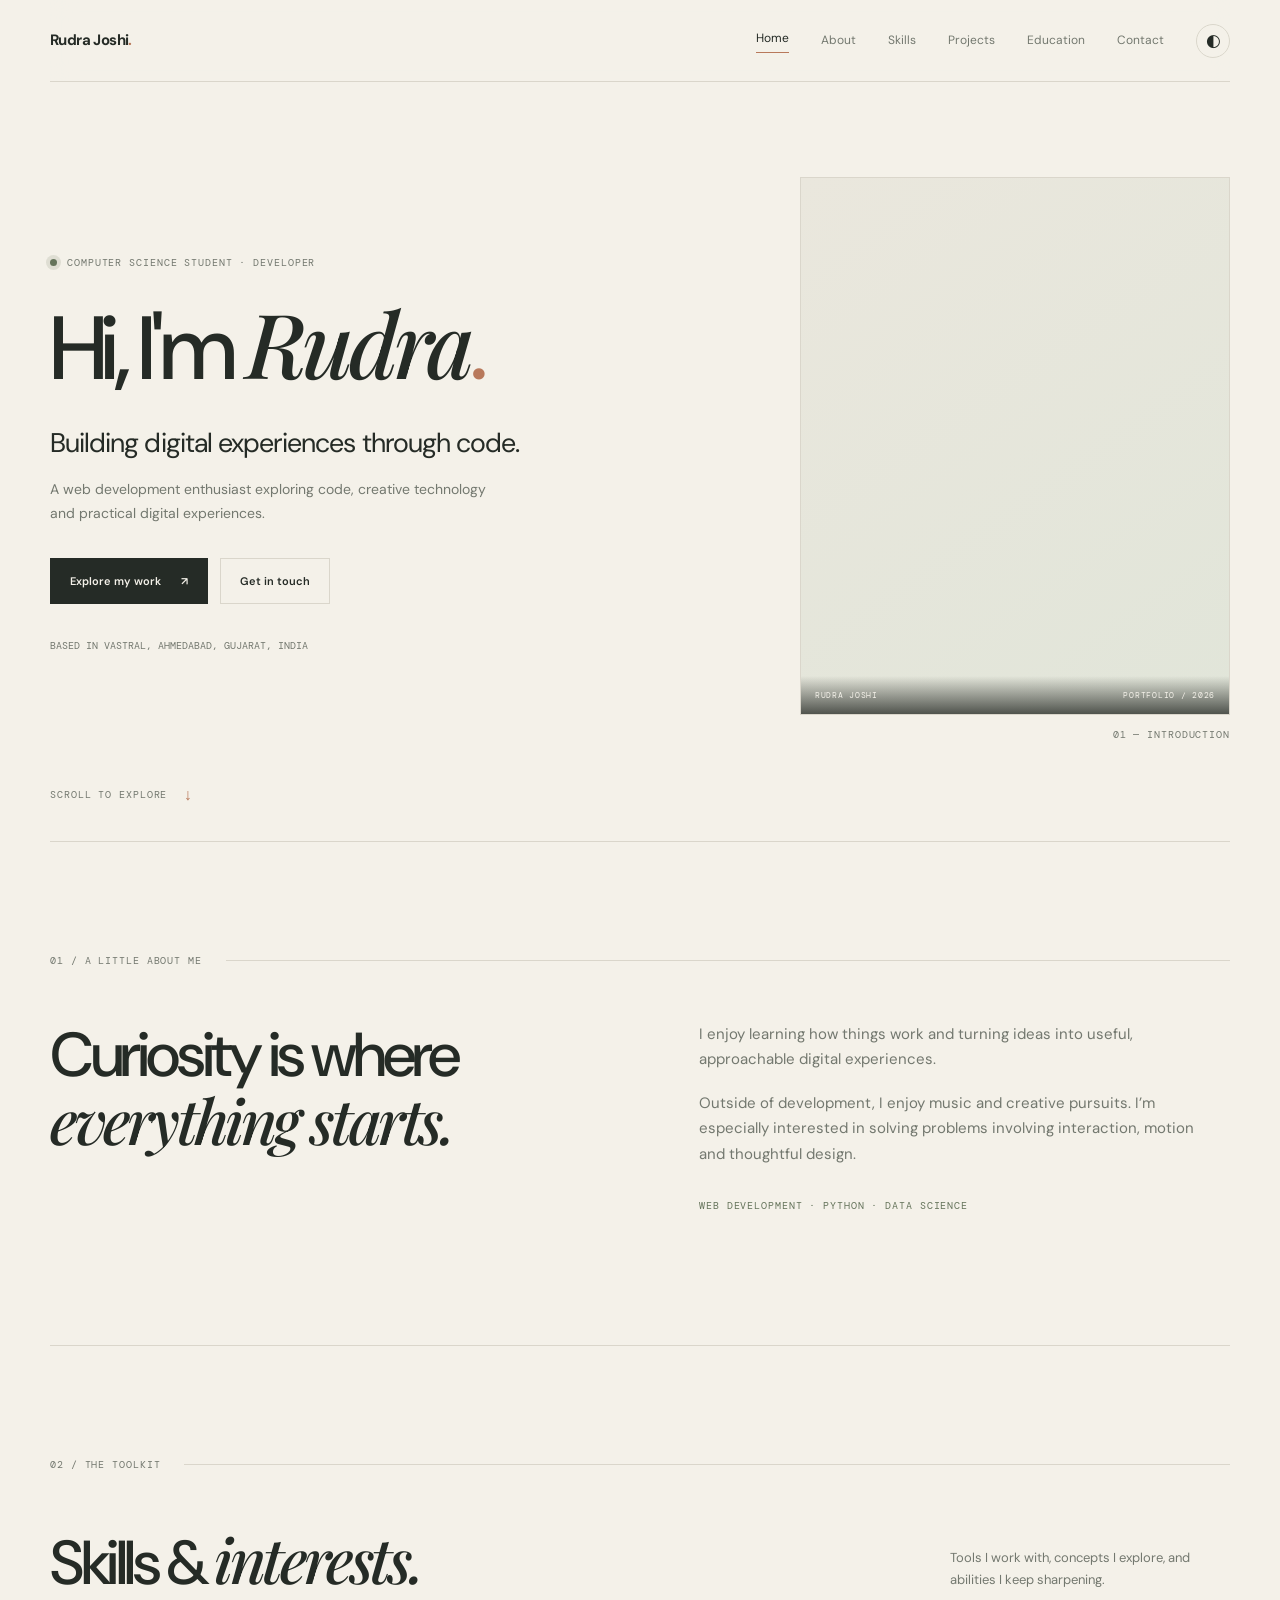
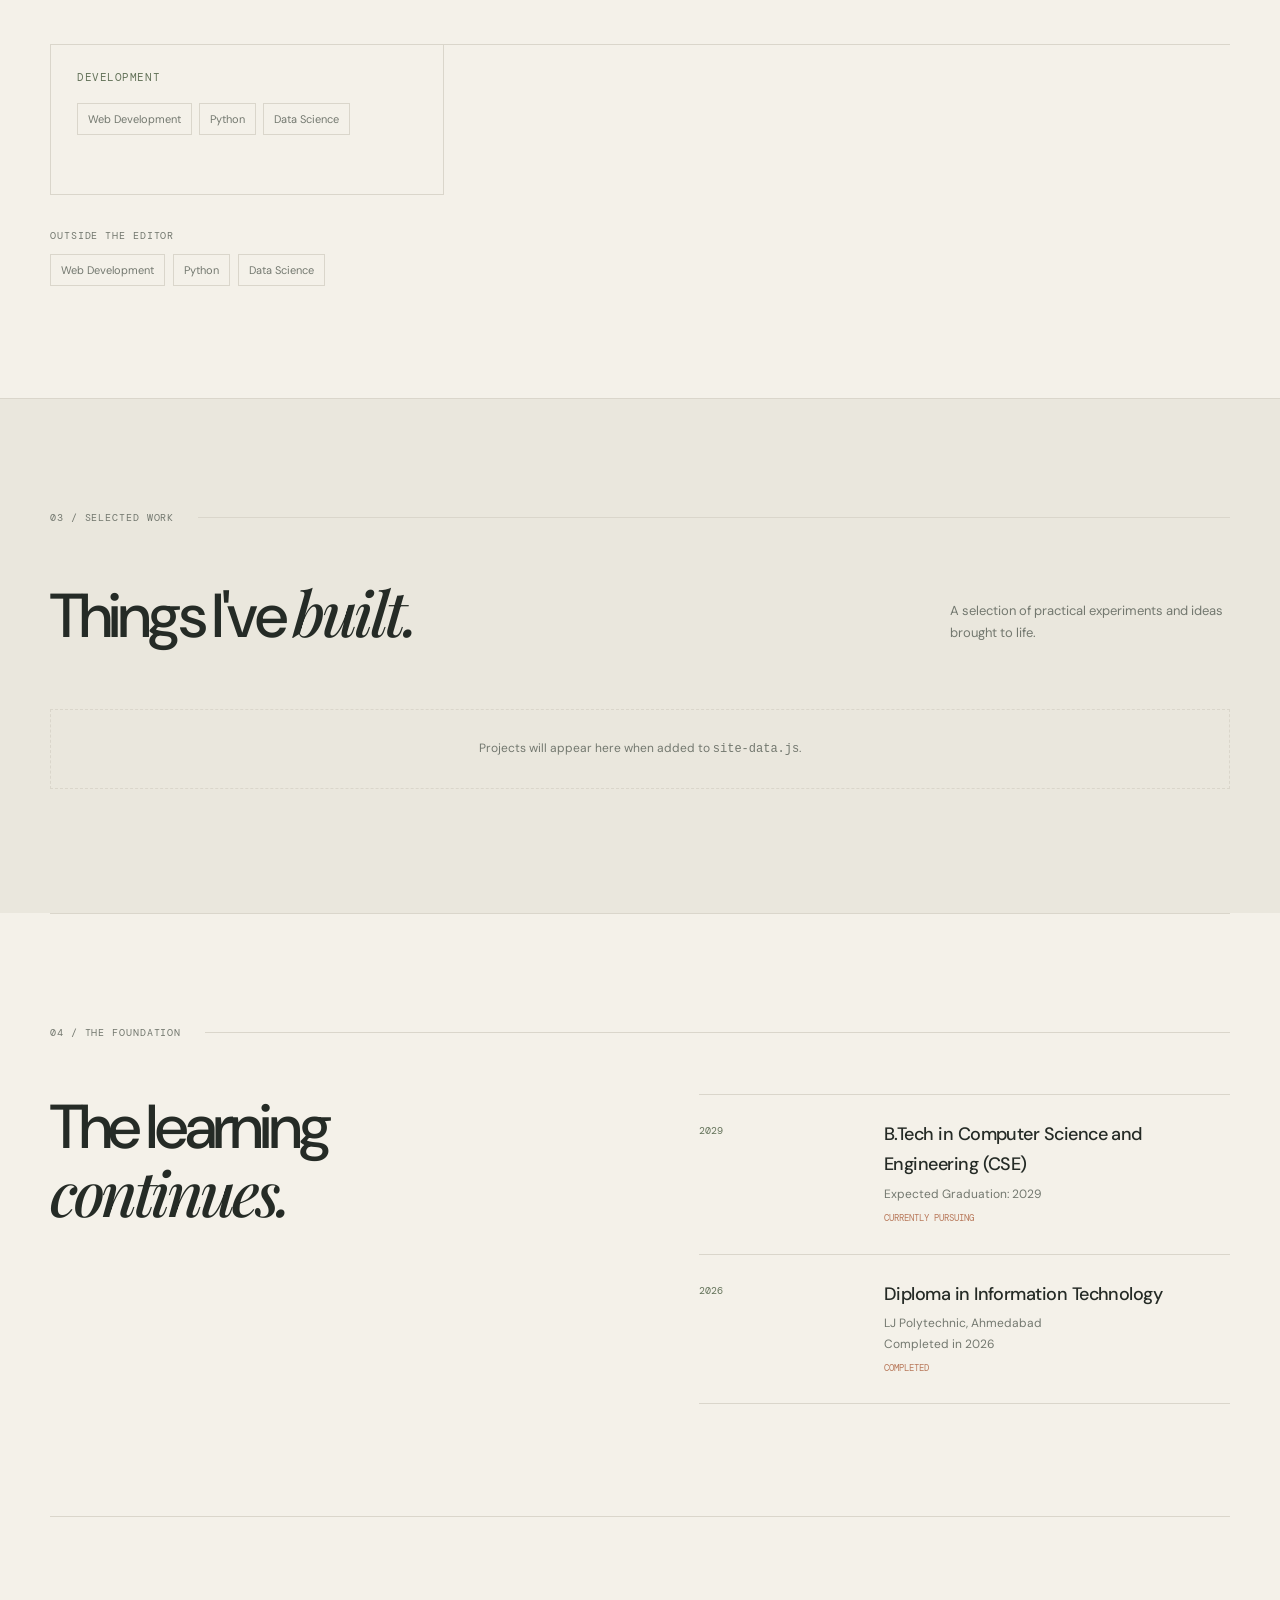
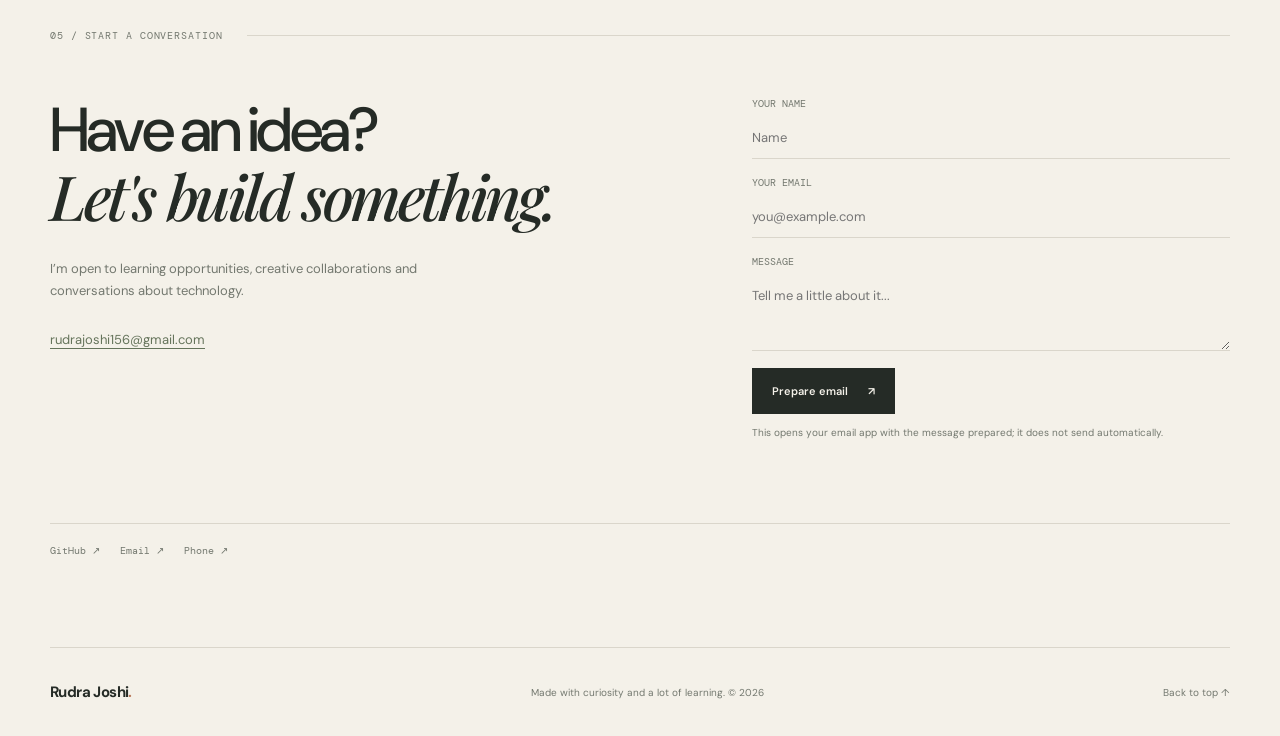
==== index.html @ a4d35173 "Add portfolio website files" ====
<!doctype html>
<html lang="en">
<head>
  <meta charset="utf-8">
  <meta name="viewport" content="width=device-width, initial-scale=1">
  <meta name="theme-color" content="#f4f1e9">
  <meta name="description" content="Personal portfolio — developer, student and creative technologist.">
  <meta property="og:title" content="Personal Portfolio">
  <meta property="og:description" content="A little introduction, selected work and things I'm curious about.">
  <title>Portfolio — Personal Website</title>
  <link rel="preconnect" href="https://fonts.googleapis.com">
  <link rel="preconnect" href="https://fonts.gstatic.com" crossorigin>
  <link href="https://fonts.googleapis.com/css2?family=DM+Mono:wght@400;500&family=DM+Sans:wght@400;500;600;700&family=Playfair+Display:ital,wght@0,500;0,600;1,500;1,600&display=swap" rel="stylesheet">
  <link rel="stylesheet" href="style.css">
  <script src="site-data.js" defer></script>
  <script src="script.js" defer></script>
</head>
<body>
  <div class="scroll-progress" aria-hidden="true"></div>
  <header class="site-header">
    <a class="wordmark" href="#home" aria-label="Back to home"><span data-name>Rudra Joshi</span><i>.</i></a>
    <button class="menu-toggle" aria-label="Open navigation" aria-expanded="false"><span></span><span></span></button>
    <nav class="main-nav" aria-label="Main navigation">
      <a href="#home" class="nav-link active">Home</a>
      <a href="#about" class="nav-link">About</a>
      <a href="#skills" class="nav-link">Skills</a>
      <a href="#projects" class="nav-link">Projects</a>
      <a href="#education" class="nav-link">Education</a>
      <a href="#contact" class="nav-link">Contact</a>
      <button class="theme-toggle" aria-label="Switch to dark theme" title="Toggle theme">◐</button>
    </nav>
  </header>

  <main>
    <section class="hero section-wrap" id="home">
      <div class="hero-copy">
        <p class="eyebrow"><span class="status-dot"></span><span id="hero-kicker">COMPUTER SCIENCE STUDENT · DEVELOPER</span></p>
        <h1>Hi, I'm <em data-firstname>Rudra</em><span class="period">.</span></h1>
        <p class="hero-statement" id="hero-title">Building digital experiences through code.</p>
        <p class="hero-description" id="hero-intro"></p>
        <div class="hero-actions">
          <a class="button button-dark" href="#projects">Explore my work <span>↗</span></a>
          <a class="button button-outline" href="#contact">Get in touch</a>
          <a class="resume-link" id="resume-link" href="#" target="_blank" rel="noopener" hidden>Download résumé ↓</a>
        </div>
        <p class="hero-location" id="hero-location"></p>
      </div>
      <div class="hero-visual">
        <div class="portrait-frame">
          <img id="profile-image" src="assets/profile.jpg" alt="Profile portrait" onerror="this.style.display='none';this.parentElement.classList.add('no-photo')">
          <div class="portrait-fallback" aria-hidden="true"><span><br></span></div>
          <div class="portrait-caption"><span id="portrait-name">Rudra Joshi</span><span>PORTFOLIO / 2026</span></div>
        </div>
        <span class="hero-index">01 — INTRODUCTION</span>
      </div>
      <a class="scroll-cue" href="#about"><span>SCROLL TO EXPLORE</span><b>↓</b></a>
    </section>

    <section class="section section-wrap about-section" id="about">
      <div class="section-meta"><span>01 / A LITTLE ABOUT ME</span><span class="meta-line"></span></div>
      <div class="section-grid">
        <h2>Curiosity is where<br><em>everything starts.</em></h2>
        <div class="section-body">
          <div id="about-copy"></div>
          <p class="small-note" id="career-goal"></p>
        </div>
      </div>
    </section>

    <section class="section section-wrap" id="skills">
      <div class="section-meta"><span>02 / THE TOOLKIT</span><span class="meta-line"></span></div>
      <div class="section-heading-row">
        <h2>Skills & <em>interests.</em></h2>
        <p class="section-intro">Tools I work with, concepts I explore, and abilities I keep sharpening.</p>
      </div>
      <div id="skills-grid" class="skills-grid"></div>
      <div id="interests-wrap" class="interests-wrap" hidden>
        <p class="micro-label">OUTSIDE THE EDITOR</p><div id="interests-list" class="tag-list"></div>
      </div>
      <div id="languages-wrap" class="languages-wrap" hidden>
        <p class="micro-label">LANGUAGES</p><div id="languages-list" class="tag-list"></div>
      </div>
    </section>

    <section class="section section-wrap projects-section" id="projects">
      <div class="section-meta"><span>03 / SELECTED WORK</span><span class="meta-line"></span></div>
      <div class="section-heading-row">
        <h2>Things I've <em>built.</em></h2>
        <p class="section-intro">A selection of practical experiments and ideas brought to life.</p>
      </div>
      <div id="projects-grid" class="projects-grid"></div>
      <p class="empty-note" id="projects-empty">Projects will appear here when added to <code>site-data.js</code>.</p>
    </section>

    <section class="section section-wrap cert-section" id="certifications" hidden>
      <div class="section-meta"><span>04 / CONTINUOUS LEARNING</span><span class="meta-line"></span></div>
      <div class="section-heading-row"><h2>Learning in <em>progress.</em></h2><p class="section-intro">Credentials and milestones along the way.</p></div>
      <div id="certifications-list" class="timeline"></div>
    </section>

    <section class="section section-wrap education-section" id="education">
      <div class="section-meta"><span>04 / THE FOUNDATION</span><span class="meta-line"></span></div>
      <div class="section-grid">
        <h2>The learning<br><em>continues.</em></h2>
        <div id="education-list" class="timeline"></div>
      </div>
    </section>

    <section class="section section-wrap contact-section" id="contact">
      <div class="section-meta"><span>05 / START A CONVERSATION</span><span class="meta-line"></span></div>
      <div class="contact-layout">
        <div>
          <h2>Have an idea?<br><em>Let's build something.</em></h2>
          <p class="contact-intro" id="contact-message"></p>
          <a class="email-link" id="email-link" href="#" hidden></a>
        </div>
        <form id="contact-form" class="contact-form">
          <label>Your name<input name="name" autocomplete="name" required placeholder="Name"></label>
          <label>Your email<input name="email" type="email" autocomplete="email" required placeholder="you@example.com"></label>
          <label>Message<textarea name="message" rows="3" required placeholder="Tell me a little about it..."></textarea></label>
          <button class="button button-dark" type="submit">Prepare email <span>↗</span></button>
          <p class="form-note">This opens your email app with the message prepared; it does not send automatically.</p>
          <p class="form-error" id="form-error" role="status"></p>
        </form>
      </div>
      <div id="contact-links" class="social-links"></div>
    </section>
  </main>

  <footer class="site-footer section-wrap">
    <a class="wordmark" href="#home"><span data-name>Rudra Joshi</span><i>.</i></a>
    <p>Made with curiosity and a lot of learning. © <span id="year"></span></p>
    <a class="back-top" href="#home">Back to top ↑</a>
  </footer>
</body>
</html>
---- style.css ----
/* Warm editorial portfolio — palette and layout tokens */
:root {
  color-scheme: light;
  --bg: #f4f1e9;
  --surface: #eae7dd;
  --surface-2: #e1e5d9;
  --ink: #252b26;
  --muted: #73786f;
  --accent: #65745b;
  --terracotta: #b8795b;
  --line: #dad6cb;
  --display: "Playfair Display", Georgia, serif;
  --sans: "DM Sans", Arial, sans-serif;
  --mono: "DM Mono", monospace;
  --max: 1180px;
}
:root[data-theme="dark"] {
  color-scheme: dark;
  --bg: #20231f;
  --surface: #292e28;
  --surface-2: #343c32;
  --ink: #f1eee5;
  --muted: #a9ada2;
  --accent: #a9b99b;
  --terracotta: #d09a7d;
  --line: #41473e;
}
* { box-sizing: border-box; }
html { scroll-behavior: smooth; scroll-padding-top: 100px; }
body { margin: 0; background: var(--bg); color: var(--ink); font-family: var(--sans); font-size: 15px; line-height: 1.7; transition: background .25s, color .25s; }
a { color: inherit; text-decoration: none; }
button, input, textarea { font: inherit; }
button, a { -webkit-tap-highlight-color: transparent; }
::selection { background: var(--accent); color: var(--bg); }
.scroll-progress { position: fixed; inset: 0 auto auto 0; z-index: 30; height: 2px; width: 0; background: var(--terracotta); }
.section-wrap { width: min(var(--max), calc(100% - 96px)); margin-inline: auto; }
.site-header { height: 82px; width: min(var(--max), calc(100% - 96px)); margin: auto; display: flex; align-items: center; justify-content: space-between; border-bottom: 1px solid var(--line); position: sticky; top: 0; z-index: 20; background: color-mix(in srgb, var(--bg) 92%, transparent); backdrop-filter: blur(12px); }
.wordmark { font-weight: 700; font-size: 15px; letter-spacing: -.04em; }
.wordmark i, .period { color: var(--terracotta); font-style: normal; }
.main-nav { display: flex; align-items: center; gap: clamp(16px, 2.5vw, 34px); }
.nav-link { color: var(--muted); font-size: 12px; transition: color .2s; }
.nav-link:hover, .nav-link.active { color: var(--ink); }
.nav-link.active::after { content: ""; display: block; height: 1px; background: var(--terracotta); margin-top: 4px; }
.theme-toggle { border: 1px solid var(--line); background: transparent; color: var(--ink); width: 34px; height: 34px; border-radius: 50%; cursor: pointer; font-size: 17px; }
.menu-toggle { display: none; }
.hero { min-height: 690px; padding-top: 95px; padding-bottom: 100px; display: grid; grid-template-columns: 1.08fr .92fr; align-items: center; gap: 8%; position: relative; }
.eyebrow, .section-meta, .micro-label, .hero-index, .portrait-caption, .scroll-cue, .small-note { font: 10px var(--mono); letter-spacing: .09em; color: var(--muted); text-transform: uppercase; }
.eyebrow { display: flex; align-items: center; gap: 10px; margin: 0 0 26px; }
.status-dot { width: 7px; height: 7px; border-radius: 50%; background: var(--accent); box-shadow: 0 0 0 4px color-mix(in srgb, var(--accent) 15%, transparent); }
h1, h2 { margin: 0; font-weight: 500; letter-spacing: -.055em; line-height: 1.06; }
h1 { font-size: clamp(54px, 7vw, 92px); max-width: 650px; }
h1 em, h2 em { font-family: var(--display); font-weight: 500; }
.hero-statement { font-size: clamp(20px, 2.2vw, 27px); margin: 24px 0 12px; letter-spacing: -.035em; }
.hero-description { max-width: 440px; color: var(--muted); margin: 0; font-size: 14px; }
.hero-actions { display: flex; flex-wrap: wrap; gap: 12px; align-items: center; margin-top: 32px; }
.button { min-height: 46px; padding: 0 19px; display: inline-flex; align-items: center; justify-content: center; gap: 20px; border: 1px solid var(--ink); font-size: 11px; font-weight: 600; transition: transform .2s, background .2s, color .2s; cursor: pointer; }
.button:hover { transform: translateY(-3px); }
.button-dark { background: var(--ink); color: var(--bg); }
.button-dark:hover { background: var(--accent); border-color: var(--accent); color: #fff; }
.button-outline { border-color: var(--line); }
.button-outline:hover { border-color: var(--ink); }
.resume-link { font-size: 11px; color: var(--muted); padding: 10px 0; }
.hero-location { color: var(--muted); font: 10px var(--mono); margin-top: 35px; }
.hero-visual { max-width: 430px; justify-self: end; width: 100%; }
.portrait-frame { aspect-ratio: 4 / 5; position: relative; background: var(--surface); overflow: hidden; border: 1px solid var(--line); }
.portrait-frame img { width: 100%; height: 100%; object-fit: cover; object-position: center 35%; display: block; filter: saturate(.78); }
.portrait-fallback { display: none; position: absolute; inset: 0; align-items: center; justify-content: center; background: linear-gradient(145deg, var(--surface), var(--surface-2)); color: var(--accent); font: 500 clamp(32px, 5vw, 64px)/.95 var(--display); text-align: center; letter-spacing: -.06em; }
.no-photo .portrait-fallback { display: flex; }
.portrait-caption { position: absolute; bottom: 0; left: 0; right: 0; display: flex; justify-content: space-between; padding: 14px; color: #f4f1e9; background: linear-gradient(transparent, #171b17b8); font-size: 8px; }
.hero-index { display: block; text-align: right; margin-top: 13px; }
.scroll-cue { position: absolute; bottom: 36px; left: 0; display: flex; gap: 16px; align-items: center; }
.scroll-cue b { font-size: 16px; color: var(--terracotta); }
.section { padding-top: 112px; padding-bottom: 112px; border-top: 1px solid var(--line); }
.section-meta { display: flex; align-items: center; gap: 24px; margin-bottom: 55px; }
.meta-line { height: 1px; background: var(--line); flex: 1; }
.section-grid { display: grid; grid-template-columns: 1fr 1fr; gap: 10%; }
h2 { font-size: clamp(38px, 5vw, 62px); }
.section-body { max-width: 510px; color: var(--muted); }
.section-body p { margin: 0 0 18px; }
.small-note { color: var(--accent); margin-top: 30px !important; line-height: 1.8; }
.section-heading-row { display: flex; justify-content: space-between; align-items: end; gap: 40px; margin-bottom: 48px; }
.section-intro { max-width: 280px; color: var(--muted); font-size: 13px; margin: 0 0 5px; }
.skills-grid { display: grid; grid-template-columns: repeat(3, 1fr); border-top: 1px solid var(--line); border-left: 1px solid var(--line); }
.skill-group { padding: 25px 26px 30px; border-right: 1px solid var(--line); border-bottom: 1px solid var(--line); min-height: 150px; }
.skill-group h3 { margin: 0 0 19px; font: 11px var(--mono); color: var(--accent); text-transform: uppercase; letter-spacing: .05em; }
.skill-items { display: flex; flex-wrap: wrap; gap: 9px 7px; }
.skill-item, .tag { border: 1px solid var(--line); padding: 6px 10px; color: var(--muted); font-size: 11px; transition: border-color .2s, color .2s; }
.skill-item:hover, .tag:hover { border-color: var(--accent); color: var(--ink); }
.skill-level { display: block; font: 9px var(--mono); color: var(--terracotta); margin-top: 2px; }
.interests-wrap, .languages-wrap { margin-top: 34px; }
.micro-label { margin: 0 0 12px; }
.tag-list { display: flex; flex-wrap: wrap; gap: 8px; }
.projects-section { background: var(--surface); width: 100%; padding-inline: max(48px, calc((100% - var(--max)) / 2)); }
.projects-grid { display: grid; grid-template-columns: repeat(2, 1fr); gap: 26px; }
.project-card { border: 1px solid var(--line); background: var(--bg); transition: transform .25s, box-shadow .25s; }
.project-card:hover { transform: translateY(-5px); box-shadow: 0 14px 35px #252b260e; }
.project-image { aspect-ratio: 16 / 9; background: var(--surface-2); overflow: hidden; }
.project-image img { width: 100%; height: 100%; display: block; object-fit: cover; transition: transform .5s; }
.project-card:hover .project-image img { transform: scale(1.035); }
.project-placeholder { height: 100%; min-height: 180px; display: grid; place-items: center; color: var(--accent); font: italic 30px var(--display); }
.project-content { padding: 23px 25px 25px; }
.project-topline { display: flex; justify-content: space-between; gap: 15px; color: var(--muted); font: 9px var(--mono); text-transform: uppercase; }
.project-content h3 { font-size: 23px; letter-spacing: -.04em; font-weight: 500; margin: 12px 0 8px; }
.project-content p { color: var(--muted); font-size: 12px; margin: 0; }
.project-tech { display: flex; flex-wrap: wrap; gap: 7px; margin-top: 17px; }
.project-tech span { font: 9px var(--mono); color: var(--accent); }
.project-links { display: flex; gap: 17px; margin-top: 19px; font-size: 10px; font-weight: 600; }
.project-links a { border-bottom: 1px solid var(--terracotta); }
.empty-note { color: var(--muted); font-size: 12px; padding: 28px; border: 1px dashed var(--line); text-align: center; }
.timeline { border-top: 1px solid var(--line); }
.timeline-item { display: grid; grid-template-columns: 150px 1fr; gap: 35px; padding: 24px 0; border-bottom: 1px solid var(--line); }
.timeline-date { color: var(--accent); font: 10px var(--mono); text-transform: uppercase; padding-top: 5px; }
.timeline-item h3 { font-size: 18px; font-weight: 500; margin: 0 0 4px; letter-spacing: -.03em; }
.timeline-item p { color: var(--muted); margin: 0; font-size: 12px; }
.timeline-status { display: inline-block; color: var(--terracotta); font: 9px var(--mono); margin-top: 8px; text-transform: uppercase; }
.contact-section { padding-bottom: 90px; }
.contact-layout { display: grid; grid-template-columns: 1.1fr .9fr; gap: 10%; }
.contact-intro { max-width: 390px; color: var(--muted); font-size: 13px; margin: 25px 0; }
.email-link { color: var(--accent); border-bottom: 1px solid var(--accent); font-size: 13px; }
.contact-form { display: grid; gap: 17px; }
.contact-form label { color: var(--muted); font: 10px var(--mono); text-transform: uppercase; }
.contact-form input, .contact-form textarea { width: 100%; display: block; margin-top: 7px; padding: 12px 0; background: transparent; border: 0; border-bottom: 1px solid var(--line); color: var(--ink); outline: 0; resize: vertical; font: 13px var(--sans); text-transform: none; }
.contact-form input:focus, .contact-form textarea:focus { border-color: var(--accent); }
.contact-form .button { justify-self: start; }
.form-note, .form-error { font-size: 10px; color: var(--muted); margin: -7px 0 0; }
.form-error { color: var(--terracotta); }
.social-links { display: flex; flex-wrap: wrap; gap: 20px; border-top: 1px solid var(--line); margin-top: 65px; padding-top: 20px; }
.social-links a { font: 10px var(--mono); color: var(--muted); }
.social-links a:hover { color: var(--accent); }
.site-footer { min-height: 90px; border-top: 1px solid var(--line); display: flex; justify-content: space-between; align-items: center; gap: 20px; }
.site-footer p, .back-top { font-size: 10px; color: var(--muted); }
.back-top:hover { color: var(--ink); }
.reveal { opacity: 0; transform: translateY(18px); transition: opacity .65s ease, transform .65s ease; }
.reveal.visible { opacity: 1; transform: none; }
[hidden] { display: none !important; }

@media (max-width: 800px) {
  .section-wrap, .site-header { width: min(100% - 48px, var(--max)); }
  .main-nav { gap: 15px; }
  .nav-link { font-size: 11px; }
  .hero { min-height: auto; padding-top: 75px; padding-bottom: 105px; gap: 5%; }
  .hero-visual { max-width: 320px; }
  .section { padding-top: 82px; padding-bottom: 82px; }
  .projects-section { padding-inline: 24px; }
  .skills-grid { grid-template-columns: repeat(2, 1fr); }
}
@media (max-width: 620px) {
  .section-wrap, .site-header { width: calc(100% - 40px); }
  .site-header { height: 70px; }
  .menu-toggle { display: flex; flex-direction: column; gap: 5px; border: 0; background: transparent; padding: 10px; z-index: 2; }
  .menu-toggle span { width: 22px; height: 1px; background: var(--ink); }
  .main-nav { display: none; position: absolute; top: 69px; left: -20px; right: -20px; padding: 24px 20px 28px; background: var(--bg); border-bottom: 1px solid var(--line); flex-direction: column; align-items: flex-start; gap: 20px; }
  .main-nav.open { display: flex; }
  .nav-link { font-size: 13px; }
  .theme-toggle { position: absolute; right: 0; bottom: 20px; }
  .hero { display: flex; flex-direction: column; align-items: stretch; padding-top: 65px; gap: 48px; }
  h1 { font-size: clamp(51px, 14vw, 76px); }
  .hero-visual { width: 82%; max-width: none; align-self: flex-end; }
  .scroll-cue { bottom: 28px; }
  .section { padding-top: 68px; padding-bottom: 68px; }
  .section-meta { margin-bottom: 35px; }
  .section-grid, .contact-layout { grid-template-columns: 1fr; gap: 30px; }
  .section-heading-row { display: block; }
  .section-intro { margin-top: 18px; }
  .skills-grid { grid-template-columns: 1fr; }
  .skill-group { min-height: 0; }
  .projects-section { padding-inline: 20px; }
  .projects-grid { grid-template-columns: 1fr; }
  .timeline-item { grid-template-columns: 1fr; gap: 8px; padding: 20px 0; }
  .contact-layout { gap: 40px; }
  .social-links { margin-top: 45px; }
  .site-footer { padding-block: 22px; flex-wrap: wrap; }
  .site-footer p { order: 3; width: 100%; margin: 0; }
}
@media (prefers-reduced-motion: reduce) {
  *, *::before, *::after { scroll-behavior: auto !important; transition-duration: .01ms !important; animation-duration: .01ms !important; }
  .reveal { opacity: 1; transform: none; }
}
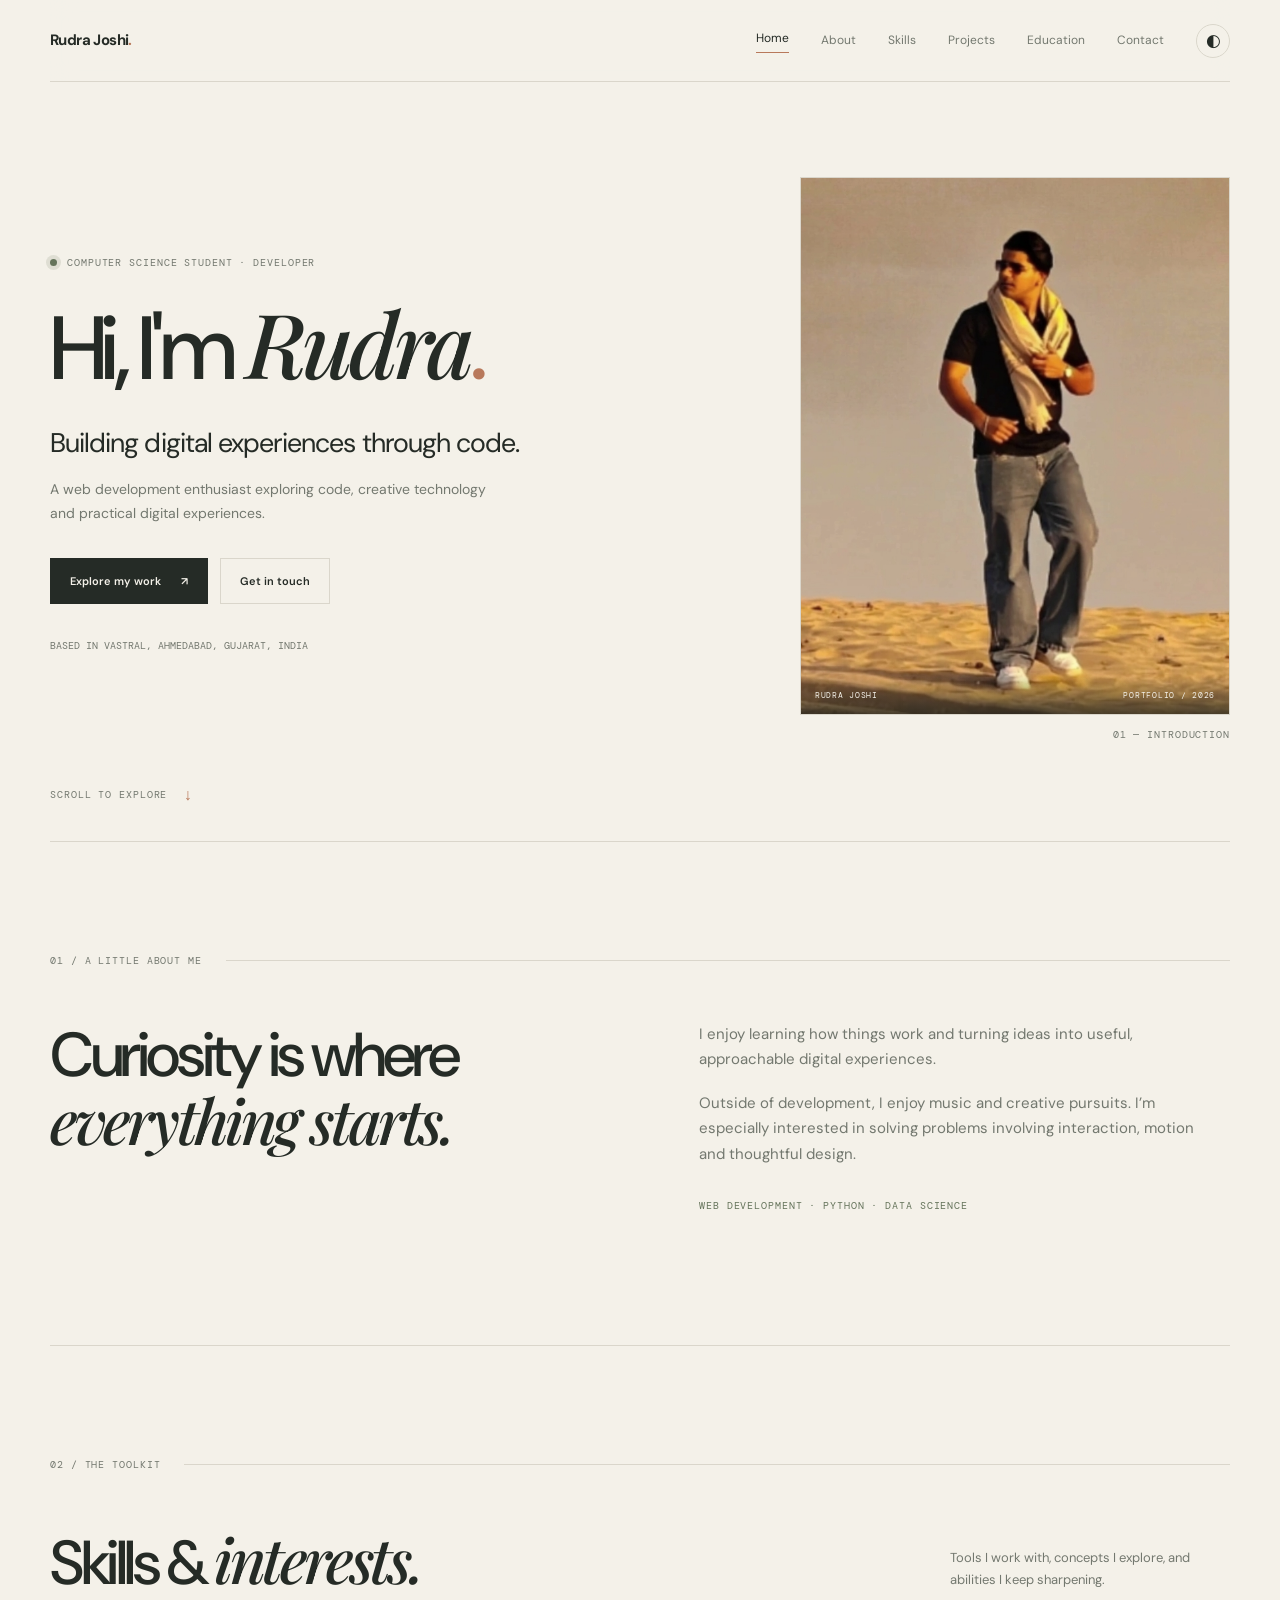
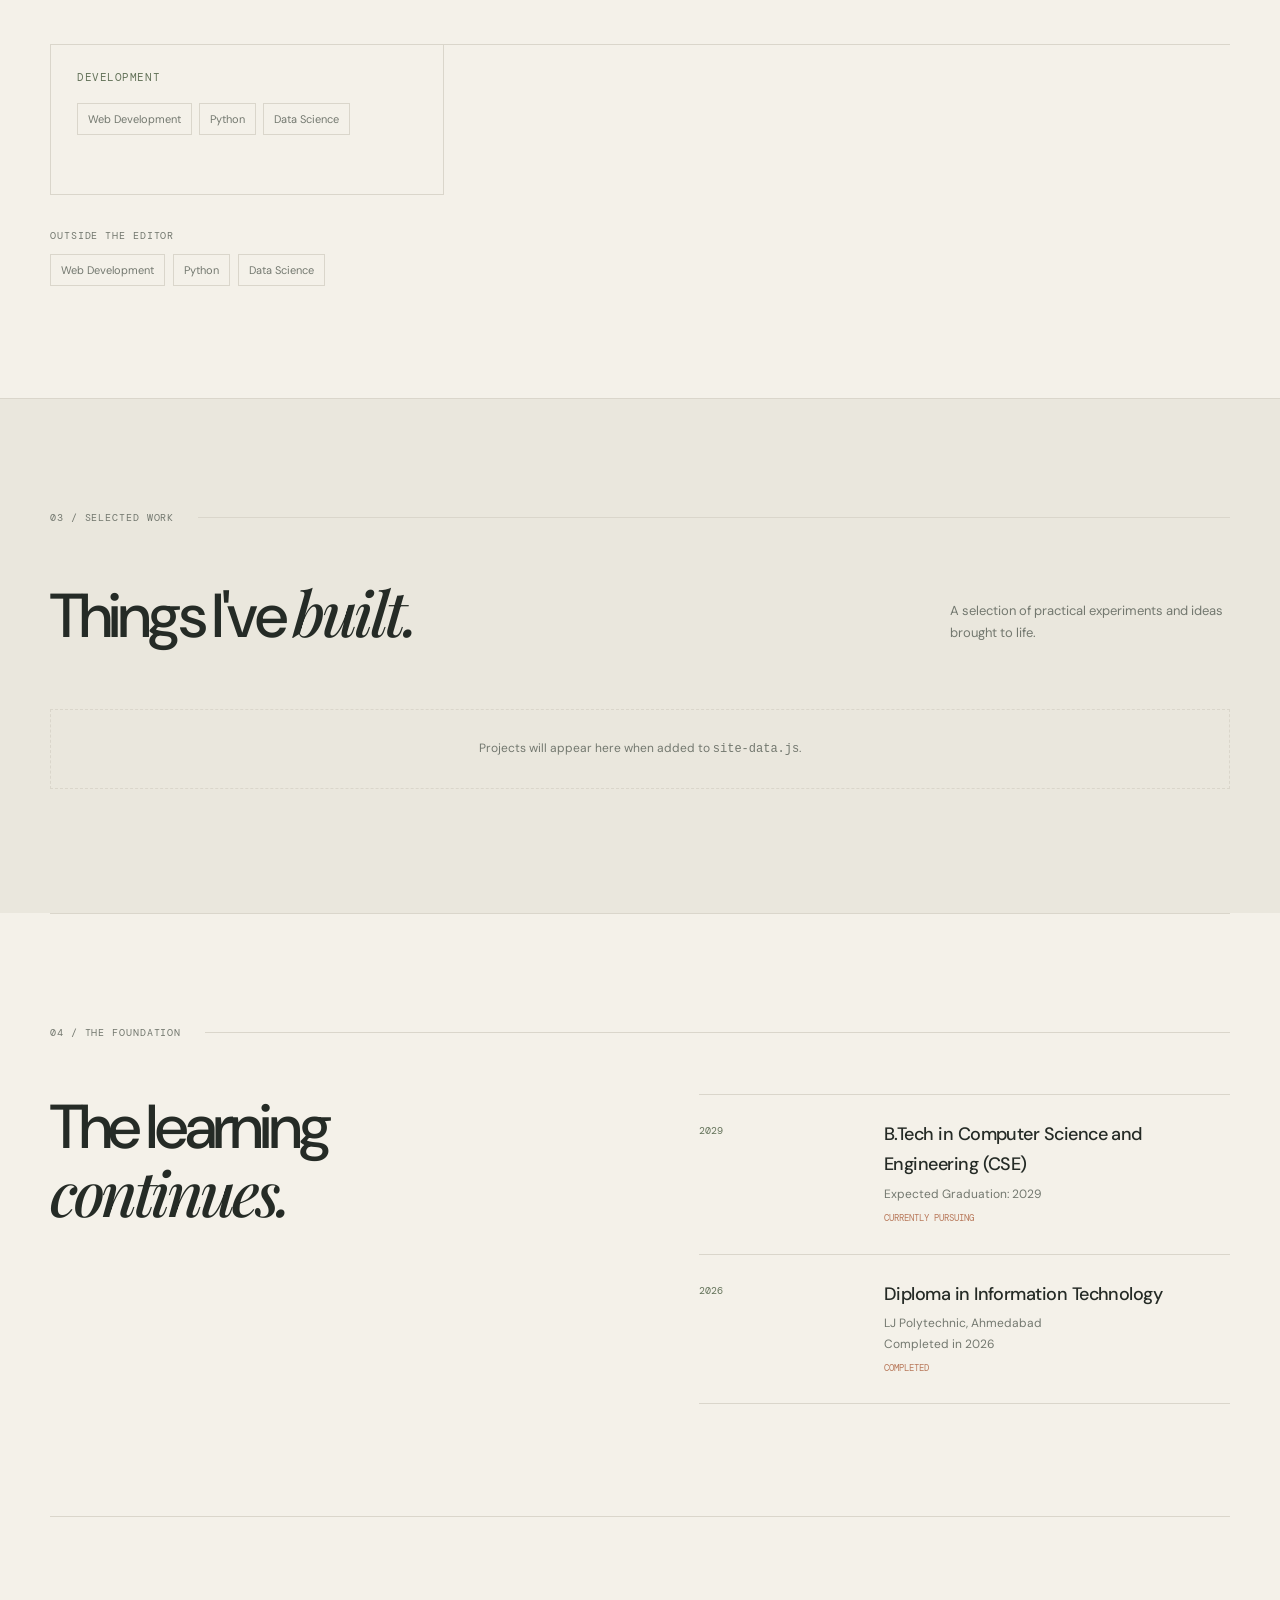
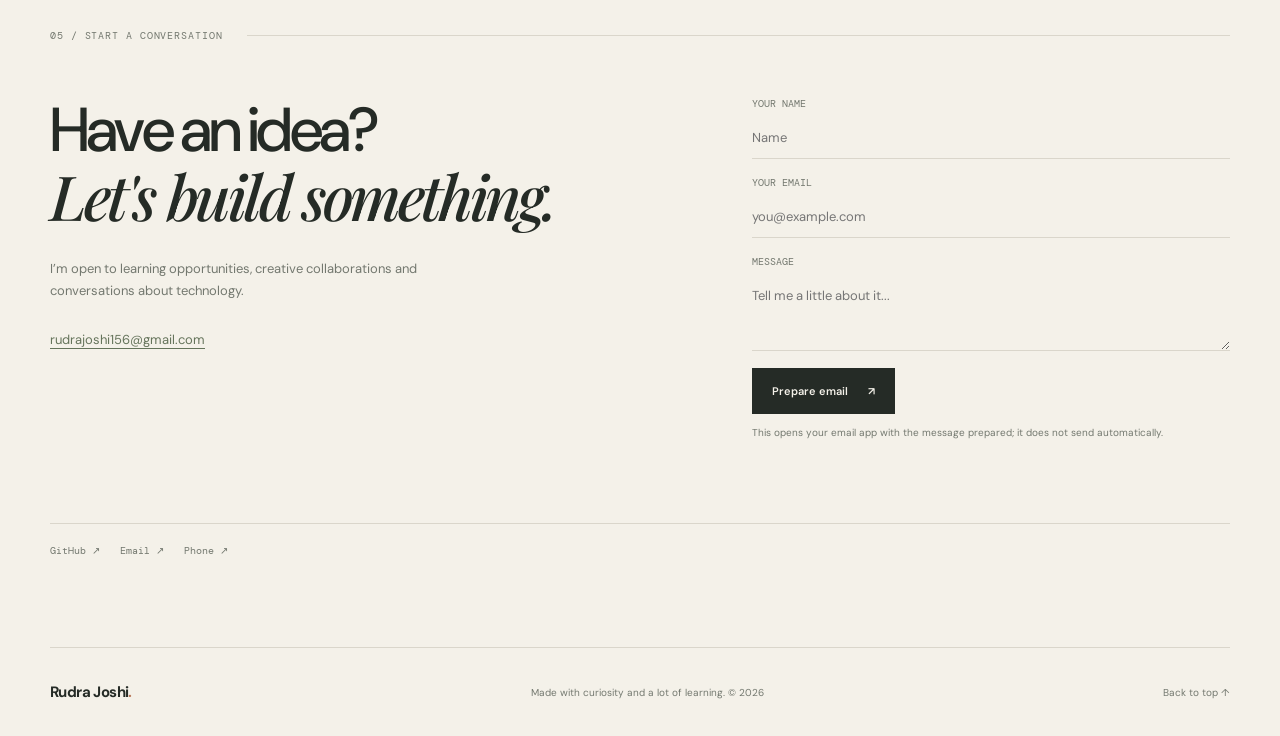
==== commit 458c9d85: "Change profile image format from jpg to jpeg" ====
--- a/index.html
+++ b/index.html
@@ -47,7 +47,7 @@
       </div>
       <div class="hero-visual">
         <div class="portrait-frame">
-          <img id="profile-image" src="assets/profile.jpg" alt="Profile portrait" onerror="this.style.display='none';this.parentElement.classList.add('no-photo')">
+          <img id="profile-image" src="assets/profile.jpeg" alt="Profile portrait" onerror="this.style.display='none';this.parentElement.classList.add('no-photo')">
           <div class="portrait-fallback" aria-hidden="true"><span><br></span></div>
           <div class="portrait-caption"><span id="portrait-name">Rudra Joshi</span><span>PORTFOLIO / 2026</span></div>
         </div>
